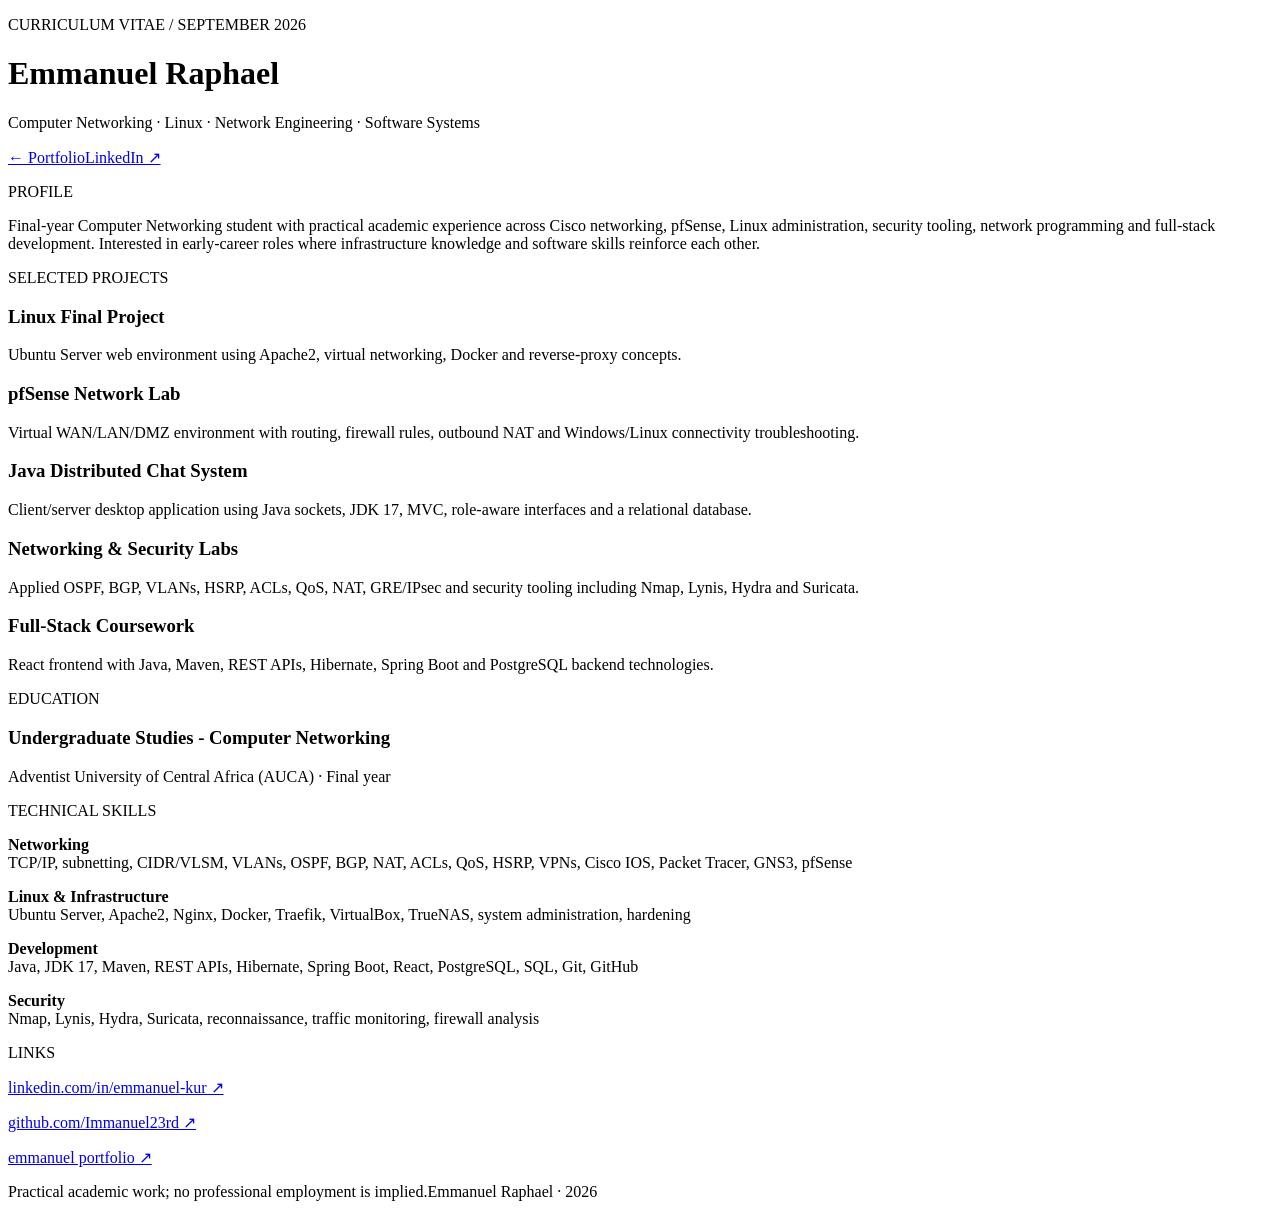
==== cv.html @ c42d24fb "Change name in CV from Emmanuel to Emmanuel Raphael Updated name from 'Emmanuel' to 'Emmanuel Raphae" ====
<!DOCTYPE html><html lang="en"><head><meta charset="utf-8"><meta name="viewport" content="width=device-width, initial-scale=1"><title>Emmanuel | CV</title><link rel="preconnect" href="https://fonts.googleapis.com"><link rel="preconnect" href="https://fonts.gstatic.com" crossorigin><link href="https://fonts.googleapis.com/css2?family=DM+Mono:wght@400;500&family=Inter:wght@400;500;600;700;800&family=Space+Grotesk:wght@500;600;700&display=swap" rel="stylesheet"><link rel="stylesheet" href="style.css"></head><body><main class="section cv-page"><div class="cv-top"><div><p class="eyebrow">CURRICULUM VITAE / SEPTEMBER 2026</p><h1>Emmanuel Raphael</h1><p class="cv-sub">Computer Networking · Linux · Network Engineering · Software Systems</p></div><div class="cv-actions"><a class="button secondary" href="index.html">← Portfolio</a><a class="button primary" href="https://www.linkedin.com/in/emmanuel-kur/" target="_blank" rel="noreferrer">LinkedIn ↗</a></div></div><div class="cv-grid"><section><p class="eyebrow">PROFILE</p><p class="cv-muted">Final-year Computer Networking student with practical academic experience across Cisco networking, pfSense, Linux administration, security tooling, network programming and full-stack development. Interested in early-career roles where infrastructure knowledge and software skills reinforce each other.</p><p class="eyebrow cv-space">SELECTED PROJECTS</p><h3>Linux Final Project</h3><p class="cv-muted">Ubuntu Server web environment using Apache2, virtual networking, Docker and reverse-proxy concepts.</p><h3>pfSense Network Lab</h3><p class="cv-muted">Virtual WAN/LAN/DMZ environment with routing, firewall rules, outbound NAT and Windows/Linux connectivity troubleshooting.</p><h3>Java Distributed Chat System</h3><p class="cv-muted">Client/server desktop application using Java sockets, JDK 17, MVC, role-aware interfaces and a relational database.</p><h3>Networking &amp; Security Labs</h3><p class="cv-muted">Applied OSPF, BGP, VLANs, HSRP, ACLs, QoS, NAT, GRE/IPsec and security tooling including Nmap, Lynis, Hydra and Suricata.</p><h3>Full-Stack Coursework</h3><p class="cv-muted">React frontend with Java, Maven, REST APIs, Hibernate, Spring Boot and PostgreSQL backend technologies.</p><p class="eyebrow cv-space">EDUCATION</p><h3>Undergraduate Studies - Computer Networking</h3><p class="cv-muted">Adventist University of Central Africa (AUCA) · Final year</p></section><aside><p class="eyebrow">TECHNICAL SKILLS</p><p><strong>Networking</strong><br><span class="cv-muted">TCP/IP, subnetting, CIDR/VLSM, VLANs, OSPF, BGP, NAT, ACLs, QoS, HSRP, VPNs, Cisco IOS, Packet Tracer, GNS3, pfSense</span></p><p><strong>Linux &amp; Infrastructure</strong><br><span class="cv-muted">Ubuntu Server, Apache2, Nginx, Docker, Traefik, VirtualBox, TrueNAS, system administration, hardening</span></p><p><strong>Development</strong><br><span class="cv-muted">Java, JDK 17, Maven, REST APIs, Hibernate, Spring Boot, React, PostgreSQL, SQL, Git, GitHub</span></p><p><strong>Security</strong><br><span class="cv-muted">Nmap, Lynis, Hydra, Suricata, reconnaissance, traffic monitoring, firewall analysis</span></p><p class="eyebrow cv-space">LINKS</p><p><a class="text-link" href="https://www.linkedin.com/in/emmanuel-kur/" target="_blank" rel="noreferrer">linkedin.com/in/emmanuel-kur ↗</a></p><p><a class="text-link" href="https://github.com/Immanuel23rd" target="_blank" rel="noreferrer">github.com/Immanuel23rd ↗</a></p><p><a class="text-link" href="index.html">emmanuel portfolio ↗</a></p></aside></div><div class="cv-foot"><span>Practical academic work; no professional employment is implied.</span><span>Emmanuel Raphael · 2026</span></div></main></body></html>
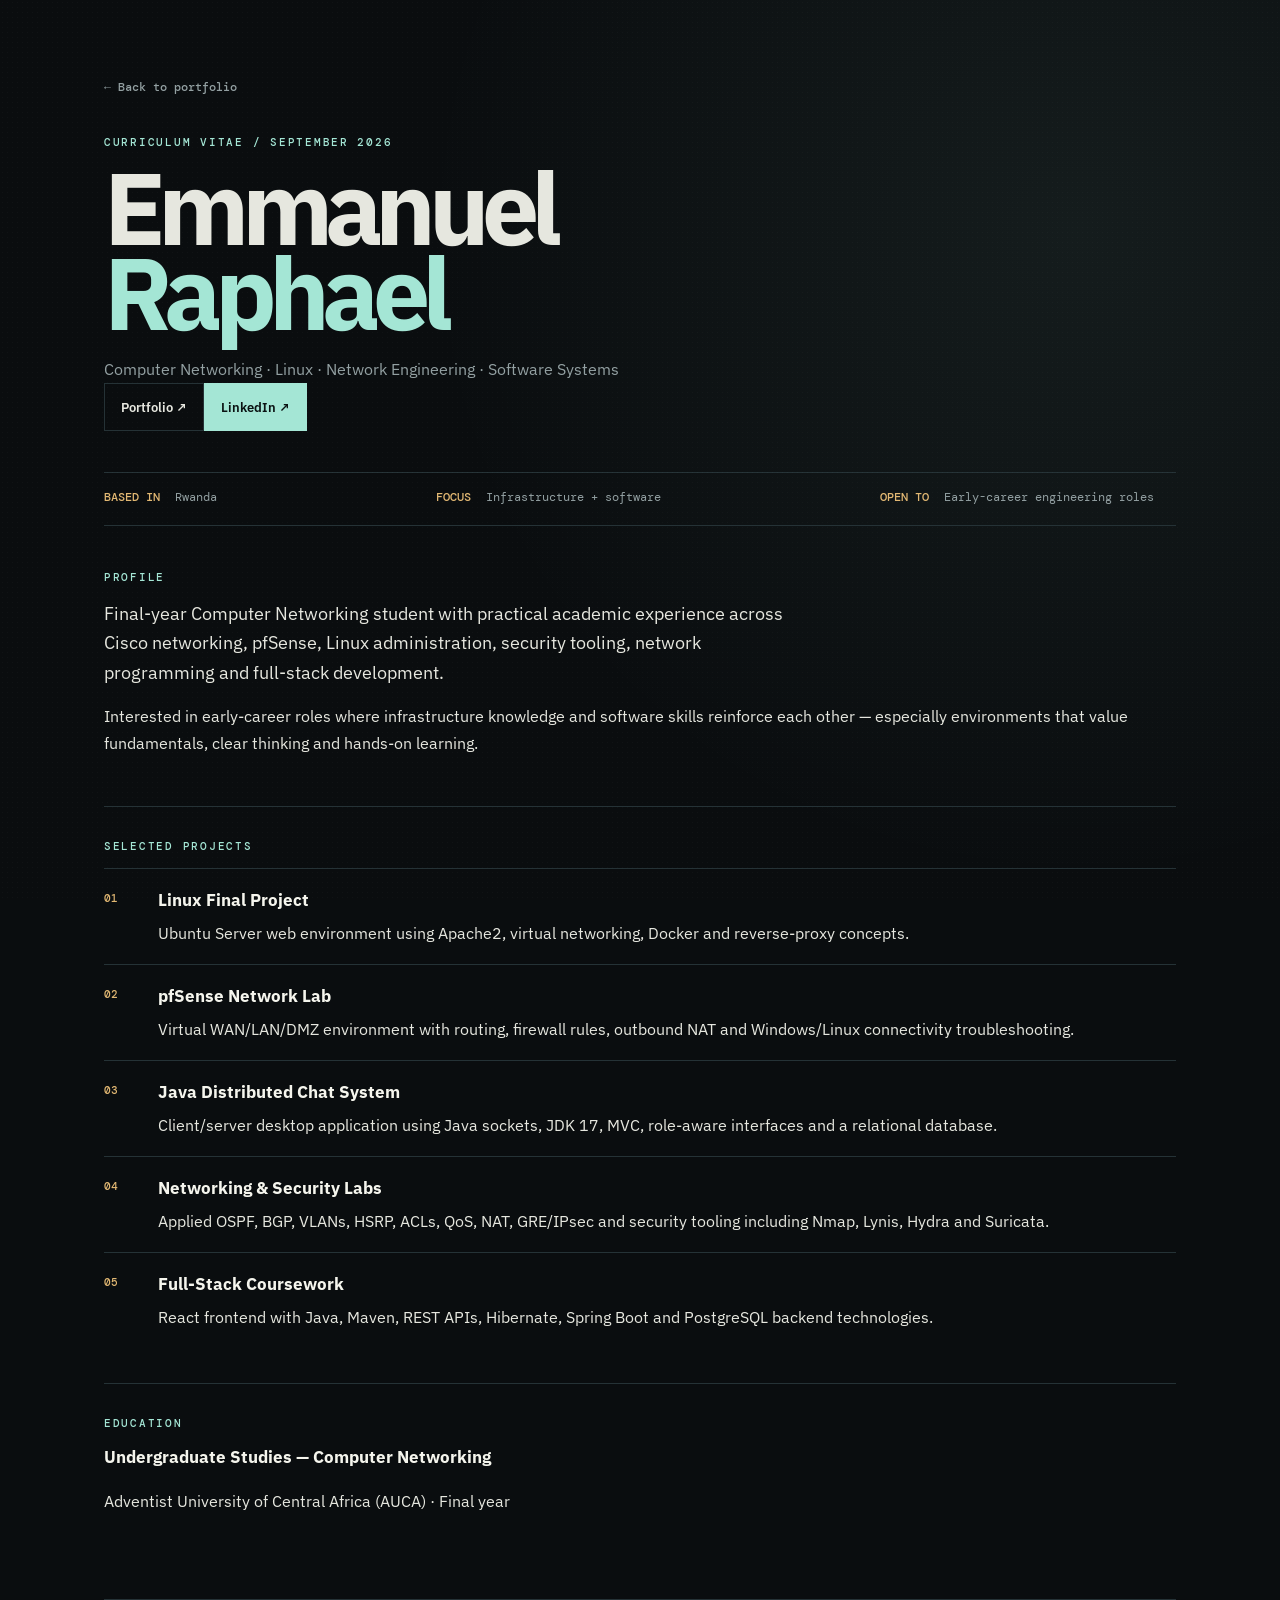
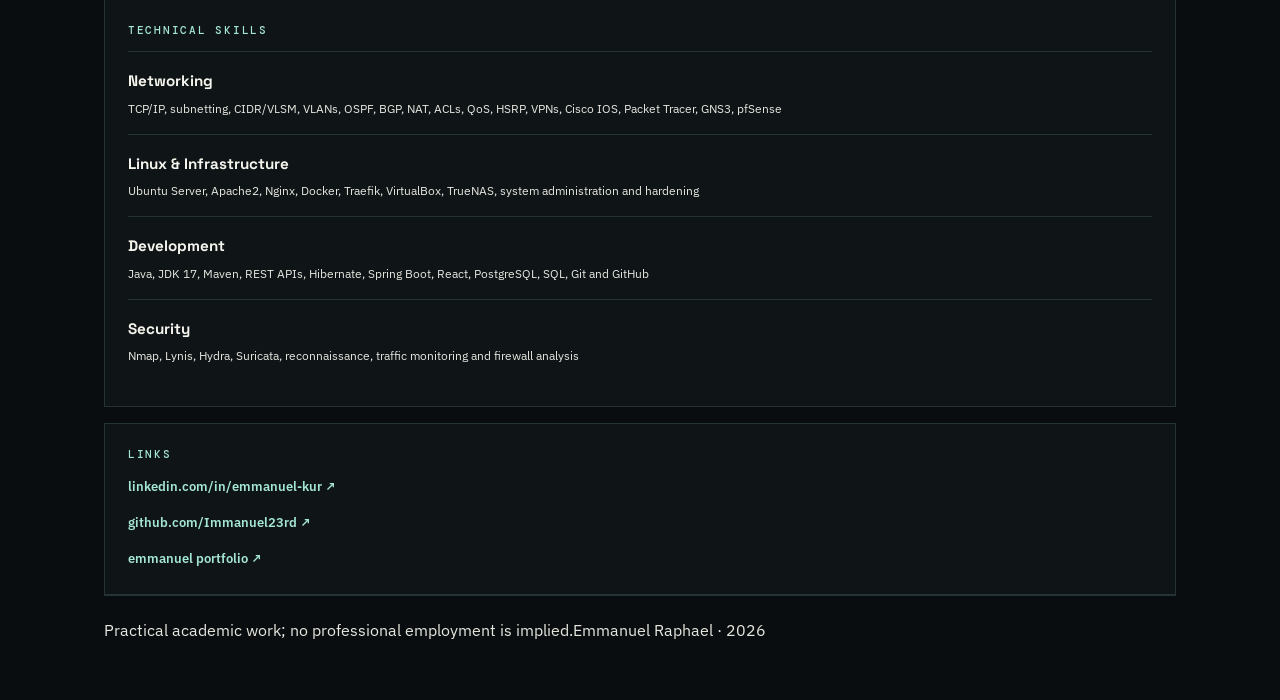
==== commit 8d595213: "Polish visual system and align CV layout" ====
--- a/cv.html
+++ b/cv.html
@@ -1 +1,42 @@
-<!DOCTYPE html><html lang="en"><head><meta charset="utf-8"><meta name="viewport" content="width=device-width, initial-scale=1"><title>Emmanuel | CV</title><link rel="preconnect" href="https://fonts.googleapis.com"><link rel="preconnect" href="https://fonts.gstatic.com" crossorigin><link href="https://fonts.googleapis.com/css2?family=DM+Mono:wght@400;500&family=Inter:wght@400;500;600;700;800&family=Space+Grotesk:wght@500;600;700&display=swap" rel="stylesheet"><link rel="stylesheet" href="style.css"></head><body><main class="section cv-page"><div class="cv-top"><div><p class="eyebrow">CURRICULUM VITAE / SEPTEMBER 2026</p><h1>Emmanuel Raphael</h1><p class="cv-sub">Computer Networking · Linux · Network Engineering · Software Systems</p></div><div class="cv-actions"><a class="button secondary" href="index.html">← Portfolio</a><a class="button primary" href="https://www.linkedin.com/in/emmanuel-kur/" target="_blank" rel="noreferrer">LinkedIn ↗</a></div></div><div class="cv-grid"><section><p class="eyebrow">PROFILE</p><p class="cv-muted">Final-year Computer Networking student with practical academic experience across Cisco networking, pfSense, Linux administration, security tooling, network programming and full-stack development. Interested in early-career roles where infrastructure knowledge and software skills reinforce each other.</p><p class="eyebrow cv-space">SELECTED PROJECTS</p><h3>Linux Final Project</h3><p class="cv-muted">Ubuntu Server web environment using Apache2, virtual networking, Docker and reverse-proxy concepts.</p><h3>pfSense Network Lab</h3><p class="cv-muted">Virtual WAN/LAN/DMZ environment with routing, firewall rules, outbound NAT and Windows/Linux connectivity troubleshooting.</p><h3>Java Distributed Chat System</h3><p class="cv-muted">Client/server desktop application using Java sockets, JDK 17, MVC, role-aware interfaces and a relational database.</p><h3>Networking &amp; Security Labs</h3><p class="cv-muted">Applied OSPF, BGP, VLANs, HSRP, ACLs, QoS, NAT, GRE/IPsec and security tooling including Nmap, Lynis, Hydra and Suricata.</p><h3>Full-Stack Coursework</h3><p class="cv-muted">React frontend with Java, Maven, REST APIs, Hibernate, Spring Boot and PostgreSQL backend technologies.</p><p class="eyebrow cv-space">EDUCATION</p><h3>Undergraduate Studies - Computer Networking</h3><p class="cv-muted">Adventist University of Central Africa (AUCA) · Final year</p></section><aside><p class="eyebrow">TECHNICAL SKILLS</p><p><strong>Networking</strong><br><span class="cv-muted">TCP/IP, subnetting, CIDR/VLSM, VLANs, OSPF, BGP, NAT, ACLs, QoS, HSRP, VPNs, Cisco IOS, Packet Tracer, GNS3, pfSense</span></p><p><strong>Linux &amp; Infrastructure</strong><br><span class="cv-muted">Ubuntu Server, Apache2, Nginx, Docker, Traefik, VirtualBox, TrueNAS, system administration, hardening</span></p><p><strong>Development</strong><br><span class="cv-muted">Java, JDK 17, Maven, REST APIs, Hibernate, Spring Boot, React, PostgreSQL, SQL, Git, GitHub</span></p><p><strong>Security</strong><br><span class="cv-muted">Nmap, Lynis, Hydra, Suricata, reconnaissance, traffic monitoring, firewall analysis</span></p><p class="eyebrow cv-space">LINKS</p><p><a class="text-link" href="https://www.linkedin.com/in/emmanuel-kur/" target="_blank" rel="noreferrer">linkedin.com/in/emmanuel-kur ↗</a></p><p><a class="text-link" href="https://github.com/Immanuel23rd" target="_blank" rel="noreferrer">github.com/Immanuel23rd ↗</a></p><p><a class="text-link" href="index.html">emmanuel portfolio ↗</a></p></aside></div><div class="cv-foot"><span>Practical academic work; no professional employment is implied.</span><span>Emmanuel Raphael · 2026</span></div></main></body></html>
+<!DOCTYPE html>
+<html lang="en">
+<head>
+  <meta charset="utf-8">
+  <meta name="viewport" content="width=device-width, initial-scale=1">
+  <meta name="description" content="Emmanuel Raphael — Computer Networking, Linux, network engineering and software systems CV.">
+  <title>Emmanuel Raphael — CV</title>
+  <link rel="preconnect" href="https://fonts.googleapis.com">
+  <link rel="preconnect" href="https://fonts.gstatic.com" crossorigin>
+  <link href="https://fonts.googleapis.com/css2?family=DM+Mono:wght@400;500&family=IBM+Plex+Sans:wght@400;500;600;700&family=Space+Grotesk:wght@500;600;700&display=swap" rel="stylesheet">
+  <link rel="stylesheet" href="style.css">
+</head>
+<body class="cv-body">
+  <div class="grain" aria-hidden="true"></div>
+  <main class="section cv-page">
+    <div class="cv-top">
+      <div class="cv-heading">
+        <a class="cv-back" href="index.html">← Back to portfolio</a>
+        <p class="eyebrow">CURRICULUM VITAE / SEPTEMBER 2026</p>
+        <h1>Emmanuel<br><span>Raphael</span></h1>
+        <p class="cv-sub">Computer Networking · Linux · Network Engineering · Software Systems</p>
+      </div>
+      <div class="cv-actions"><a class="button secondary" href="index.html">Portfolio ↗</a><a class="button primary" href="https://www.linkedin.com/in/emmanuel-kur/" target="_blank" rel="noreferrer">LinkedIn ↗</a></div>
+    </div>
+
+    <div class="cv-contact-strip"><span><b>BASED IN</b> Rwanda</span><span><b>FOCUS</b> Infrastructure + software</span><span><b>OPEN TO</b> Early-career engineering roles</span></div>
+
+    <div class="cv-grid">
+      <section class="cv-main-column">
+        <div class="cv-block cv-profile"><p class="eyebrow">PROFILE</p><p class="cv-lead">Final-year Computer Networking student with practical academic experience across Cisco networking, pfSense, Linux administration, security tooling, network programming and full-stack development.</p><p class="cv-muted">Interested in early-career roles where infrastructure knowledge and software skills reinforce each other — especially environments that value fundamentals, clear thinking and hands-on learning.</p></div>
+        <div class="cv-block"><p class="eyebrow">SELECTED PROJECTS</p><div class="cv-project"><div class="cv-project-number">01</div><div><h3>Linux Final Project</h3><p class="cv-muted">Ubuntu Server web environment using Apache2, virtual networking, Docker and reverse-proxy concepts.</p></div></div><div class="cv-project"><div class="cv-project-number">02</div><div><h3>pfSense Network Lab</h3><p class="cv-muted">Virtual WAN/LAN/DMZ environment with routing, firewall rules, outbound NAT and Windows/Linux connectivity troubleshooting.</p></div></div><div class="cv-project"><div class="cv-project-number">03</div><div><h3>Java Distributed Chat System</h3><p class="cv-muted">Client/server desktop application using Java sockets, JDK 17, MVC, role-aware interfaces and a relational database.</p></div></div><div class="cv-project"><div class="cv-project-number">04</div><div><h3>Networking &amp; Security Labs</h3><p class="cv-muted">Applied OSPF, BGP, VLANs, HSRP, ACLs, QoS, NAT, GRE/IPsec and security tooling including Nmap, Lynis, Hydra and Suricata.</p></div></div><div class="cv-project"><div class="cv-project-number">05</div><div><h3>Full-Stack Coursework</h3><p class="cv-muted">React frontend with Java, Maven, REST APIs, Hibernate, Spring Boot and PostgreSQL backend technologies.</p></div></div></div>
+        <div class="cv-block"><p class="eyebrow">EDUCATION</p><h3>Undergraduate Studies — Computer Networking</h3><p class="cv-muted">Adventist University of Central Africa (AUCA) · Final year</p></div>
+      </section>
+      <aside class="cv-side-column">
+        <div class="cv-side-card"><p class="eyebrow">TECHNICAL SKILLS</p><div class="cv-skill"><strong>Networking</strong><p class="cv-muted">TCP/IP, subnetting, CIDR/VLSM, VLANs, OSPF, BGP, NAT, ACLs, QoS, HSRP, VPNs, Cisco IOS, Packet Tracer, GNS3, pfSense</p></div><div class="cv-skill"><strong>Linux &amp; Infrastructure</strong><p class="cv-muted">Ubuntu Server, Apache2, Nginx, Docker, Traefik, VirtualBox, TrueNAS, system administration and hardening</p></div><div class="cv-skill"><strong>Development</strong><p class="cv-muted">Java, JDK 17, Maven, REST APIs, Hibernate, Spring Boot, React, PostgreSQL, SQL, Git and GitHub</p></div><div class="cv-skill"><strong>Security</strong><p class="cv-muted">Nmap, Lynis, Hydra, Suricata, reconnaissance, traffic monitoring and firewall analysis</p></div></div>
+        <div class="cv-side-card cv-links"><p class="eyebrow">LINKS</p><a class="text-link" href="https://www.linkedin.com/in/emmanuel-kur/" target="_blank" rel="noreferrer">linkedin.com/in/emmanuel-kur ↗</a><a class="text-link" href="https://github.com/Immanuel23rd" target="_blank" rel="noreferrer">github.com/Immanuel23rd ↗</a><a class="text-link" href="index.html">emmanuel portfolio ↗</a></div>
+      </aside>
+    </div>
+    <div class="cv-foot"><span>Practical academic work; no professional employment is implied.</span><span>Emmanuel Raphael · 2026</span></div>
+  </main>
+</body>
+</html>
--- a/style.css
+++ b/style.css
@@ -0,0 +1,13 @@
+:root{--bg:#0a0d0f;--panel:#101619;--panel2:#131b1d;--text:#e6e7df;--muted:#93a0a2;--faint:#627074;--line:#253236;--cyan:#a4e6d5;--amber:#e2b873;--red:#d97962;--white:#f5f5ed;--max:1180px;--ease:cubic-bezier(.23,1,.32,1)}*{box-sizing:border-box}html{scroll-behavior:smooth}body{margin:0;background:var(--bg);color:var(--text);font-family:'IBM Plex Sans',system-ui,sans-serif;line-height:1.65}a{color:inherit;text-decoration:none}.grain{position:fixed;inset:0;pointer-events:none;opacity:.035;background-image:radial-gradient(rgba(255,255,255,.8) .7px,transparent .7px);background-size:5px 5px;z-index:5}.topology{position:fixed;inset:0;pointer-events:none;opacity:.24;transition:transform .4s var(--ease);z-index:0}.node{position:absolute;width:7px;height:7px;border:1px solid var(--cyan);border-radius:50%;box-shadow:0 0 12px rgba(164,230,213,.3)}.n1{top:18%;right:13%}.n2{top:27%;right:27%}.n3{top:46%;right:10%}.n4{bottom:18%;left:11%}.n5{top:68%;left:28%}.line{position:absolute;height:1px;background:linear-gradient(90deg,transparent,var(--line),transparent);transform-origin:left center}.l1{width:330px;top:21%;right:11%;transform:rotate(24deg)}.l2{width:230px;top:31%;right:11%;transform:rotate(135deg)}.l3{width:260px;bottom:19%;left:11%;transform:rotate(-18deg)}.l4{width:210px;top:68%;left:28%;transform:rotate(-42deg)}.site-header,main,footer{position:relative;z-index:1}.site-header{height:78px;max-width:var(--max);margin:auto;padding:0 24px;display:flex;align-items:center;justify-content:space-between}.brand{display:flex;align-items:center;gap:11px;font-weight:700;letter-spacing:.13em;font-size:.78rem}.brand-mark{font:500 .75rem 'DM Mono',monospace;color:var(--cyan);border:1px solid var(--cyan);padding:4px 6px;transition:transform .25s var(--ease)}.brand:hover .brand-mark{transform:scale(1.1) rotate(-3deg)}.site-header nav{display:flex;gap:28px;color:var(--muted);font-size:.84rem}.site-header nav a,.header-links a{transition:color .2s ease,transform .2s ease}.site-header nav a:hover,.header-links a:hover{color:var(--white);transform:translateY(-1px)}.header-links{display:flex;align-items:center;gap:16px;color:var(--muted);font-size:.8rem}.header-cv{border:1px solid var(--line);padding:7px 11px;transition:border-color .2s ease,background .2s ease}.header-cv:hover{border-color:var(--cyan);background:rgba(164,230,213,.06)}.section{max-width:var(--max);margin:auto;padding:118px 24px}.hero{min-height:calc(100vh - 78px);display:grid;grid-template-columns:1.06fr .94fr;gap:74px;align-items:center;padding-top:60px}.status-line{display:flex;align-items:center;gap:9px;color:var(--cyan);font:500 .67rem 'DM Mono',monospace;letter-spacing:.08em;margin-bottom:24px}.status-dot{width:7px;height:7px;border-radius:50%;background:var(--cyan);box-shadow:0 0 0 4px rgba(164,230,213,.1);animation:pulse 2.3s infinite}.hero-kicker{font:400 .76rem 'DM Mono',monospace;color:var(--amber);margin:0 0 14px}.hero h1{font-family:'Space Grotesk',sans-serif;font-size:clamp(3.5rem,6.7vw,6.7rem);line-height:.95;letter-spacing:-.07em;max-width:750px;margin:0 0 30px;color:var(--white)}.hero h1 em{font-style:normal;color:var(--cyan)}.hero-text{max-width:660px;color:var(--muted);font-size:1.05rem}.hero-actions,.contact-actions{display:flex;flex-wrap:wrap;gap:10px;margin-top:28px}.button{display:inline-flex;align-items:center;gap:12px;justify-content:center;padding:12px 16px;border:1px solid var(--line);font-size:.84rem;font-weight:600;cursor:pointer;transition:transform .2s var(--ease),border-color .2s ease,background .2s ease,box-shadow .2s ease}.button:hover,.button:focus-visible{transform:translateY(-3px);border-color:rgba(164,230,213,.55);box-shadow:0 13px 30px rgba(0,0,0,.22);outline:none}.button:active{transform:scale(.97)}.button.primary{background:var(--cyan);color:#0a1212;border-color:var(--cyan)}.button.primary:hover{box-shadow:0 14px 35px rgba(164,230,213,.15)}.button.secondary{background:transparent}.hero-meta{display:flex;gap:16px;flex-wrap:wrap;color:var(--faint);font:500 .64rem 'DM Mono',monospace;margin-top:26px}.hero-console{background:linear-gradient(145deg,rgba(20,30,31,.96),rgba(11,15,17,.96));border:1px solid #334447;padding:22px;box-shadow:0 30px 80px rgba(0,0,0,.33);transition:transform .35s var(--ease),box-shadow .35s ease}.hero-console:hover{transform:translateY(-6px);box-shadow:0 38px 90px rgba(0,0,0,.42)}.console-top{display:flex;justify-content:space-between;color:var(--faint);font:500 .65rem 'DM Mono',monospace;padding-bottom:17px;border-bottom:1px solid var(--line)}.console-live{color:var(--cyan)}.console-command{color:var(--amber);font:500 .78rem 'DM Mono',monospace;padding:21px 0 14px}.console-output{font:400 .75rem/2 'DM Mono',monospace;color:#a9b6b4}.console-output p{margin:0}.console-output b{color:var(--cyan);font-weight:400}.console-divider{height:1px;background:var(--line);margin:18px 0}.layer-map{display:flex;justify-content:space-between;align-items:end}.layer-label{display:flex;gap:10px;align-items:baseline}.layer-label span{color:var(--amber);font:500 .7rem 'DM Mono',monospace}.layer-label small{color:var(--faint);font:500 .62rem 'DM Mono',monospace;letter-spacing:.09em}.layer-bars{display:flex;align-items:end;gap:4px;height:35px}.layer-bars i{display:block;width:8px;background:var(--cyan);opacity:.75}.layer-bars i:nth-child(1){height:12px}.layer-bars i:nth-child(2){height:19px}.layer-bars i:nth-child(3){height:27px}.layer-bars i:nth-child(4){height:23px}.layer-bars i:nth-child(5){height:34px}.console-note{font:400 .78rem/1.7 'DM Mono',monospace;color:#9aa7a6;margin:16px 0 0}.section-heading{display:grid;grid-template-columns:1.13fr .87fr;gap:60px;align-items:end;margin-bottom:44px}.eyebrow{font:500 .68rem/1 'DM Mono',monospace;letter-spacing:.16em;color:var(--cyan);margin:0 0 16px}.section-heading h2,.method-intro h2,.about-copy h2,.contact-section h2{font-family:'Space Grotesk',sans-serif;font-size:clamp(2.3rem,4vw,4rem);line-height:1.02;letter-spacing:-.05em;margin:0;color:var(--white)}.section-heading>p{color:var(--muted);margin:0;max-width:500px}.project-grid{display:grid;grid-template-columns:repeat(2,1fr);gap:14px}.project-card{background:rgba(16,22,25,.85);border:1px solid var(--line);padding:28px;display:grid;grid-template-columns:36px 1fr;gap:18px;min-height:270px;transition:transform .28s var(--ease),border-color .28s ease,box-shadow .28s ease}.project-card:hover{transform:translateY(-5px);border-color:rgba(164,230,213,.32);box-shadow:0 18px 45px rgba(0,0,0,.22)}.project-card.feature{grid-column:1/-1;grid-template-columns:50px 1fr 120px;min-height:330px;background:linear-gradient(120deg,rgba(17,31,31,.95),rgba(16,22,25,.86))}.project-index{font:500 .69rem 'DM Mono',monospace;color:var(--amber)}.project-type,.project-aside{font:500 .64rem 'DM Mono',monospace;letter-spacing:.12em;color:var(--faint)}.project-card h3{font-family:'Space Grotesk',sans-serif;font-size:1.58rem;letter-spacing:-.03em;margin:0 0 12px;color:var(--white);transition:color .2s ease}.project-card:hover h3{color:var(--cyan)}.project-card p:not(.project-type){color:var(--muted);margin:0}.project-aside{display:flex;flex-direction:column;align-items:flex-end;gap:10px}.tags{display:flex;flex-wrap:wrap;gap:7px;margin:21px 0}.tags span{font:400 .63rem 'DM Mono',monospace;color:#b0bfbd;border:1px solid #2d3b3e;padding:5px 7px}.text-link{color:var(--cyan);font-size:.83rem;font-weight:600}.method-section{border-top:1px solid var(--line);border-bottom:1px solid var(--line);display:grid;grid-template-columns:.78fr 1.22fr;gap:70px}.method-intro h2{font-size:clamp(2.1rem,3.7vw,3.7rem)}.method-summary{color:var(--muted);max-width:330px;margin-top:26px}.method-grid{display:grid;grid-template-columns:repeat(2,1fr)}.method-card{padding:18px 22px 28px;border-left:1px solid var(--line);border-top:1px solid var(--line);transition:transform .25s var(--ease),border-color .25s ease,background .25s ease}.method-card:nth-child(-n+2){border-top:0}.method-card:hover{transform:translateY(-3px);border-color:rgba(164,230,213,.28);background:rgba(255,255,255,.015)}.method-card span{font:500 .65rem 'DM Mono',monospace;color:var(--amber)}.method-card h3{font-family:'Space Grotesk',sans-serif;margin:11px 0 8px;font-size:1.1rem;color:var(--white)}.method-card p{color:var(--muted);margin:0;font-size:.88rem}.skill-grid{display:grid;grid-template-columns:repeat(4,1fr);border-top:1px solid var(--line);border-left:1px solid var(--line)}.skill-block{padding:25px 23px;min-height:255px;border-right:1px solid var(--line);border-bottom:1px solid var(--line);transition:transform .25s var(--ease),border-color .25s ease,background .25s ease}.skill-block:hover{transform:translateY(-4px);border-color:rgba(164,230,213,.27);background:rgba(255,255,255,.015)}.skill-block>span{font:500 .64rem 'DM Mono',monospace;color:var(--amber)}.skill-block h3{font-family:'Space Grotesk',sans-serif;font-size:1.2rem;margin:9px 0 11px}.skill-block p{color:var(--muted);margin:0;font-size:.87rem}.about-section{display:grid;grid-template-columns:1.08fr .92fr;gap:85px}.about-copy p:not(.eyebrow){color:var(--muted);max-width:620px}.aside-line{border-left:2px solid var(--amber);padding-left:15px}.trajectory{border-left:1px solid var(--line);padding-left:28px;position:relative}.trajectory-line{position:absolute;left:-1px;top:27px;bottom:28px;width:1px;background:linear-gradient(var(--cyan),var(--amber),transparent)}.trajectory-step{position:relative;padding:18px 0 25px}.trajectory-step:before{content:'';position:absolute;left:-34px;top:25px;width:9px;height:9px;border-radius:50%;border:1px solid var(--cyan);background:var(--bg)}.trajectory-step.active:before{background:var(--cyan);box-shadow:0 0 0 5px rgba(164,230,213,.1)}.trajectory-step span{display:block;color:var(--faint);font:500 .65rem 'DM Mono',monospace;margin-bottom:7px}.trajectory-step strong{font-family:'Space Grotesk',sans-serif}.trajectory-step p{color:var(--muted);font-size:.82rem;margin:4px 0 0}.contact-section{display:flex;align-items:flex-end;justify-content:space-between;border-top:1px solid var(--line);padding-bottom:90px}.contact-section p:not(.eyebrow){color:var(--muted);max-width:560px}.contact-actions{margin-top:0}footer{max-width:var(--max);margin:auto;padding:28px 24px 40px;display:flex;justify-content:space-between;gap:20px;border-top:1px solid var(--line);color:var(--faint);font:400 .67rem 'DM Mono',monospace}@keyframes pulse{0%,100%{opacity:1;transform:scale(1)}50%{opacity:.45;transform:scale(.8)}}@media(max-width:920px){.hero,.method-section,.about-section,.contact-section{grid-template-columns:1fr}.hero-console{max-width:680px}.section-heading{grid-template-columns:1fr;gap:22px}.skill-grid{grid-template-columns:repeat(2,1fr)}.project-card.feature{grid-template-columns:50px 1fr}.project-aside{display:none}.contact-actions{margin-top:25px}}@media(max-width:650px){.site-header nav,.header-links>a:first-child{display:none}.site-header{padding:0 18px}.section{padding:82px 18px}.hero{padding-top:45px}.hero h1{font-size:3.3rem}.project-grid,.method-grid,.skill-grid{grid-template-columns:1fr}.project-card,.project-card.feature{grid-template-columns:36px 1fr;min-height:0;padding:20px}.project-aside{grid-column:2;display:flex;align-items:flex-start;flex-direction:row;flex-wrap:wrap}.method-grid .method-card:nth-child(2){border-top:1px solid var(--line)}footer{flex-direction:column}.hero-meta{gap:10px}.console-output{font-size:.65rem}}@media(prefers-reduced-motion:reduce){html{scroll-behavior:auto}.status-dot{animation:none}.hero-console,.project-card,.method-card,.skill-block,.button,.topology{transition:none!important}}
+
+
+/* Interaction layer */
+.page-progress{position:fixed;z-index:10;top:0;left:0;width:var(--scroll-progress,0%);height:2px;background:var(--cyan);box-shadow:0 0 16px rgba(164,230,213,.55);pointer-events:none;transition:width .12s linear}.site-header nav a{position:relative;padding:7px 0}.site-header nav a:after{content:'';position:absolute;left:0;right:100%;bottom:0;height:1px;background:var(--cyan);transition:right .25s var(--ease)}.site-header nav a:hover:after,.site-header nav a.is-active:after{right:0}.site-header nav a.is-active{color:var(--white)}.reveal-item{opacity:0;transform:translateY(24px);transition:opacity .7s var(--ease) var(--reveal-delay),transform .7s var(--ease) var(--reveal-delay)}.reveal-item.is-visible{opacity:1;transform:translateY(0)}.project-card,.method-card,.skill-block{transform:perspective(900px) rotateX(0) rotateY(0) translateY(0);transform-style:preserve-3d}.project-card.is-tilting,.method-card.is-tilting,.skill-block.is-tilting{transform:perspective(900px) rotateX(var(--tilt-x)) rotateY(var(--tilt-y)) translateY(-6px)}.project-card:before,.method-card:before,.skill-block:before{content:'';position:absolute;inset:0;pointer-events:none;opacity:0;background:radial-gradient(circle at var(--spot-x,50%) var(--spot-y,50%),rgba(164,230,213,.12),transparent 32%);transition:opacity .25s ease}.project-card:hover:before,.method-card:hover:before,.skill-block:hover:before{opacity:1}.project-card,.method-card,.skill-block{position:relative;overflow:hidden}.console-live{transition:color .25s ease,text-shadow .25s ease}.console-live.is-pulsing{color:var(--white);text-shadow:0 0 12px rgba(164,230,213,.85)}.button span{display:inline-block;transition:transform .25s var(--ease)}.button:hover span{transform:translateY(3px)}
+@media (max-width:650px){.page-progress{height:1px}.reveal-item{transform:translateY(16px)}.project-card.is-tilting,.method-card.is-tilting,.skill-block.is-tilting{transform:translateY(-4px)}}
+@media (prefers-reduced-motion:reduce){.page-progress{transition:none}.reveal-item{opacity:1;transform:none;transition:none}.project-card,.method-card,.skill-block{transform:none!important}.site-header nav a:after{transition:none}.console-live{transition:none}}
+
+
+/* CV presentation layer */
+.cv-body{background:radial-gradient(circle at 84% 10%,rgba(164,230,213,.07),transparent 28%),var(--bg)}.cv-page{max-width:1120px;padding-top:72px;padding-bottom:56px}.cv-top{align-items:flex-end;padding-bottom:38px;border-bottom:1px solid var(--line)}.cv-heading{min-width:0}.cv-back{display:inline-flex;color:var(--muted);font:500 .72rem 'DM Mono',monospace;margin-bottom:42px;transition:color .2s ease,transform .2s var(--ease)}.cv-back:hover{color:var(--cyan);transform:translateX(-4px)}.cv-top h1{font-size:clamp(3.6rem,8vw,7rem);line-height:.83;letter-spacing:-.075em;margin:0 0 23px}.cv-top h1 span{color:var(--cyan)}.cv-sub{font-size:.98rem;color:var(--muted);margin:0}.cv-actions{padding-bottom:3px}.cv-contact-strip{display:flex;gap:0;justify-content:space-between;padding:17px 0 20px;border-bottom:1px solid var(--line);color:var(--muted);font:400 .72rem 'DM Mono',monospace}.cv-contact-strip span{padding-right:22px}.cv-contact-strip b{color:var(--amber);font-weight:500;margin-right:8px}.cv-grid{grid-template-columns:minmax(0,1.35fr) minmax(260px,.65fr);gap:64px;padding-top:46px;align-items:start}.cv-main-column,.cv-side-column{min-width:0}.cv-block{padding-bottom:34px;margin-bottom:34px;border-bottom:1px solid var(--line)}.cv-block:last-child{border-bottom:0}.cv-lead{font-size:1.12rem;line-height:1.65;color:var(--text);margin:0 0 14px;max-width:680px}.cv-block h3{font-size:1.05rem;margin:0;color:var(--white)}.cv-project{display:grid;grid-template-columns:40px minmax(0,1fr);gap:14px;padding:18px 0;border-top:1px solid var(--line);transition:transform .2s var(--ease),padding-left .2s ease}.cv-project:hover{transform:translateX(5px);padding-left:5px}.cv-project:first-of-type{margin-top:4px}.cv-project-number{color:var(--amber);font:500 .68rem 'DM Mono',monospace;padding-top:4px}.cv-project .cv-muted{margin:5px 0 0}.cv-side-column{display:grid;gap:16px}.cv-side-card{background:rgba(16,22,25,.82);border:1px solid var(--line);padding:25px 23px}.cv-skill{padding:15px 0;border-top:1px solid var(--line)}.cv-skill:first-of-type{margin-top:2px}.cv-skill strong{font-family:'Space Grotesk',sans-serif;font-size:.95rem;color:var(--white)}.cv-skill p{font-size:.78rem;line-height:1.6;margin:5px 0 0}.cv-links{display:flex;flex-direction:column;gap:14px}.cv-links .eyebrow{margin-bottom:2px}.cv-foot{margin-top:0;padding-top:21px;border-top:1px solid var(--line)}
+@media(max-width:760px){.cv-page{padding-top:42px}.cv-top{display:block}.cv-back{margin-bottom:32px}.cv-actions{margin-top:26px}.cv-contact-strip{display:grid;grid-template-columns:1fr;gap:10px}.cv-contact-strip span{padding:0}.cv-grid{display:block;padding-top:36px}.cv-side-column{margin-top:6px}.cv-block{padding-bottom:28px;margin-bottom:28px}.cv-foot{display:flex;flex-direction:column;gap:7px}}
+@media(max-width:460px){.cv-top h1{font-size:3.55rem}.cv-actions .button{width:100%}.cv-project{grid-template-columns:31px minmax(0,1fr);gap:9px}.cv-side-card{padding:21px 18px}}
